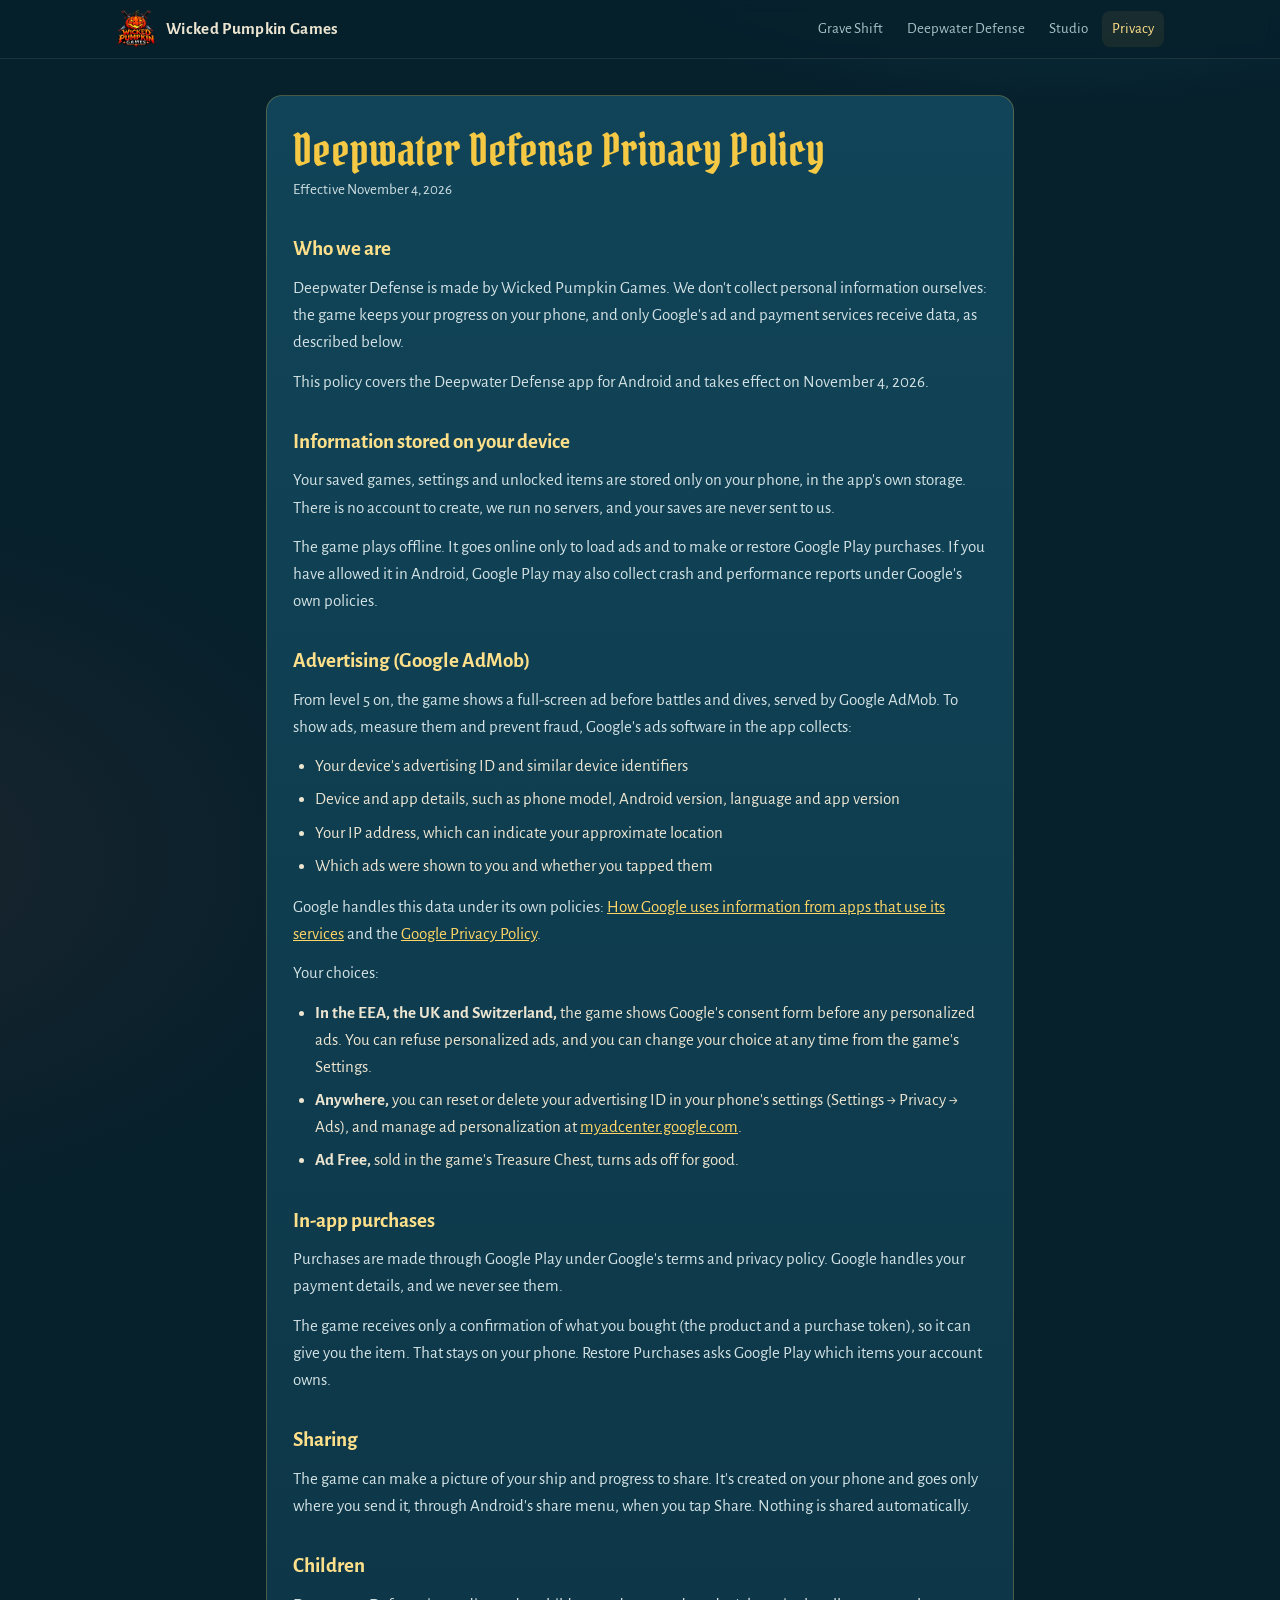
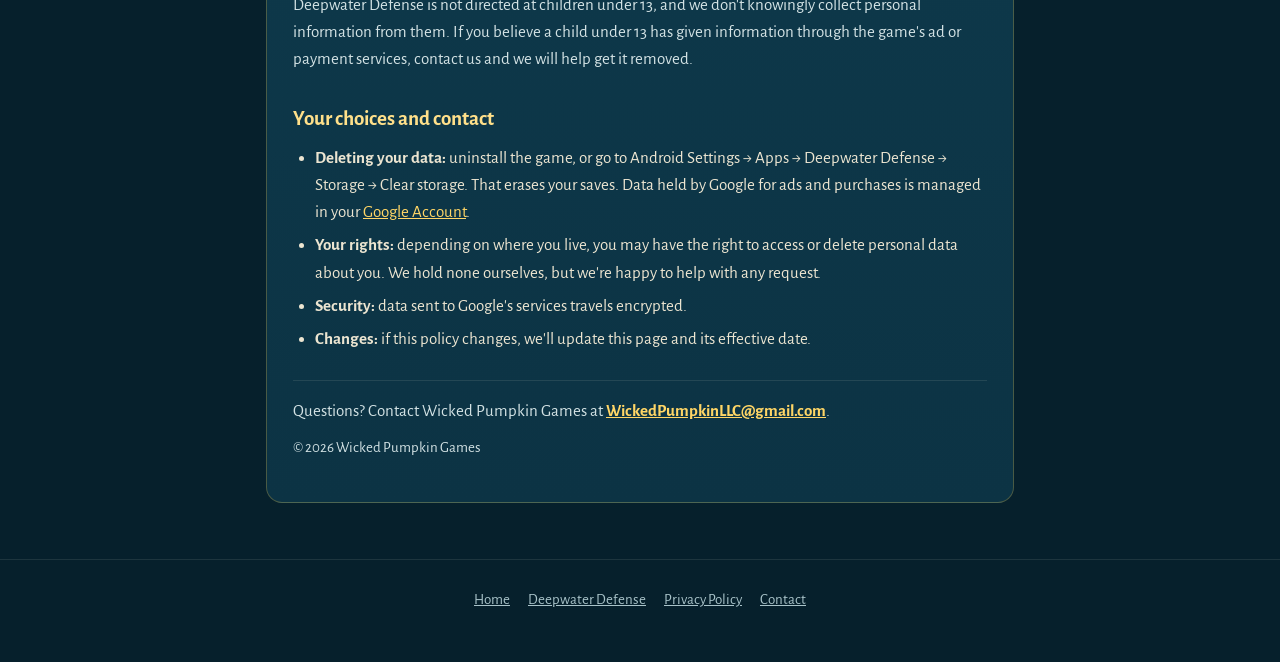
==== deepwater-defense-privacy-policy.html @ a8b40f63 "Add files via upload" ====
<!doctype html>
<html lang="en">
<head>
<meta charset="utf-8">
<meta name="viewport" content="width=device-width, initial-scale=1">
<title>Deepwater Defense Privacy Policy</title>
<meta name="description" content="How the Deepwater Defense game for Android handles your information.">
<meta name="theme-color" content="#06202c">
<link rel="icon" type="image/png" href="favicon.png">
<link rel="stylesheet" href="site.css">
</head>
<body class="dw">
<header class="top">
  <div class="wrap">
    <a class="brand" href="./"><img src="img/studio-logo.webp" alt="" width="40" height="40"><span>Wicked Pumpkin Games</span></a>
    <nav aria-label="Main">
      <a href="./">Grave Shift</a>
      <a href="deepwater-defense.html">Deepwater<span class="nm"> Defense</span></a>
      <a href="./#studio">Studio</a>
      <a href="deepwater-defense-privacy-policy.html" aria-current="page">Privacy</a>
    </nav>
  </div>
</header>
<main class="doc">
<div class="card">
  <h1>Deepwater Defense Privacy Policy</h1>
  <p class="eff">Effective November 4, 2026</p>

  <h2>Who we are</h2>
  <p>Deepwater Defense is made by Wicked Pumpkin Games. We don't collect personal information ourselves: the game keeps your progress on your phone, and only Google's ad and payment services receive data, as described below.</p>
  <p>This policy covers the Deepwater Defense app for Android and takes effect on November 4, 2026.</p>

  <h2>Information stored on your device</h2>
  <p>Your saved games, settings and unlocked items are stored only on your phone, in the app's own storage. There is no account to create, we run no servers, and your saves are never sent to us.</p>
  <p>The game plays offline. It goes online only to load ads and to make or restore Google Play purchases. If you have allowed it in Android, Google Play may also collect crash and performance reports under Google's own policies.</p>

  <h2>Advertising (Google AdMob)</h2>
  <p>From level 5 on, the game shows a full-screen ad before battles and dives, served by Google AdMob. To show ads, measure them and prevent fraud, Google's ads software in the app collects:</p>
  <ul>
    <li>Your device's advertising ID and similar device identifiers</li>
    <li>Device and app details, such as phone model, Android version, language and app version</li>
    <li>Your IP address, which can indicate your approximate location</li>
    <li>Which ads were shown to you and whether you tapped them</li>
  </ul>
  <p>Google handles this data under its own policies: <a href="https://policies.google.com/technologies/partner-sites">How Google uses information from apps that use its services</a> and the <a href="https://policies.google.com/privacy">Google Privacy Policy</a>.</p>
  <p>Your choices:</p>
  <ul>
    <li><strong>In the EEA, the UK and Switzerland,</strong> the game shows Google's consent form before any personalized ads. You can refuse personalized ads, and you can change your choice at any time from the game's Settings.</li>
    <li><strong>Anywhere,</strong> you can reset or delete your advertising ID in your phone's settings (Settings → Privacy → Ads), and manage ad personalization at <a href="https://myadcenter.google.com">myadcenter.google.com</a>.</li>
    <li><strong>Ad Free,</strong> sold in the game's Treasure Chest, turns ads off for good.</li>
  </ul>

  <h2>In-app purchases</h2>
  <p>Purchases are made through Google Play under Google's terms and privacy policy. Google handles your payment details, and we never see them.</p>
  <p>The game receives only a confirmation of what you bought (the product and a purchase token), so it can give you the item. That stays on your phone. Restore Purchases asks Google Play which items your account owns.</p>

  <h2>Sharing</h2>
  <p>The game can make a picture of your ship and progress to share. It's created on your phone and goes only where you send it, through Android's share menu, when you tap Share. Nothing is shared automatically.</p>

  <h2>Children</h2>
  <p>Deepwater Defense is not directed at children under 13, and we don't knowingly collect personal information from them. If you believe a child under 13 has given information through the game's ad or payment services, contact us and we will help get it removed.</p>

  <h2>Your choices and contact</h2>
  <ul>
    <li><strong>Deleting your data:</strong> uninstall the game, or go to Android Settings → Apps → Deepwater Defense → Storage → Clear storage. That erases your saves. Data held by Google for ads and purchases is managed in your <a href="https://myaccount.google.com">Google Account</a>.</li>
    <li><strong>Your rights:</strong> depending on where you live, you may have the right to access or delete personal data about you. We hold none ourselves, but we're happy to help with any request.</li>
    <li><strong>Security:</strong> data sent to Google's services travels encrypted.</li>
    <li><strong>Changes:</strong> if this policy changes, we'll update this page and its effective date.</li>
  </ul>

  <footer>
    <p>Questions? Contact Wicked Pumpkin Games at <a href="mailto:WickedPumpkinLLC@gmail.com"><strong>WickedPumpkinLLC@gmail.com</strong></a>.</p>
    <p class="note">© 2026 Wicked Pumpkin Games</p>
  </footer>
</div>
</main>
<footer class="site">
  <div class="wrap">
    <nav aria-label="Footer">
      <a href="./">Home</a>
      <a href="deepwater-defense.html">Deepwater Defense</a>
      <a href="deepwater-defense-privacy-policy.html">Privacy Policy</a>
      <a href="mailto:WickedPumpkinLLC@gmail.com">Contact</a>
    </nav>
  </div>
</footer>
</body>
</html>
---- site.css ----
/* Wicked Pumpkin Games / Grave Shift website. One stylesheet for every page. */
@font-face{font-family:'Pirata One';font-weight:400;font-display:swap;src:url(fonts/PirataOne-400.woff) format('woff')}
@font-face{font-family:'Alegreya Sans';font-weight:400;font-display:swap;src:url(fonts/AlegreyaSans-400.woff) format('woff')}
@font-face{font-family:'Alegreya Sans';font-weight:500;font-display:swap;src:url(fonts/AlegreyaSans-500.woff) format('woff')}
@font-face{font-family:'Alegreya Sans';font-weight:700;font-display:swap;src:url(fonts/AlegreyaSans-700.woff) format('woff')}

:root{
  --bg:#0e0e1c;--bg2:#15142a;--card:#1d1b33;--card2:#24213d;--line:rgba(240,176,78,.22);--line2:rgba(236,229,209,.1);
  --ink:#ece5d1;--mute:#b3aac2;--gold:#f0b04e;--gold2:#ffd88a;--pumpkin:#f07a2c;--link:#ffc56b;
  --title:'Pirata One',Georgia,serif;--body:'Alegreya Sans',-apple-system,'Segoe UI',Roboto,Helvetica,Arial,sans-serif;
}
*{box-sizing:border-box}
html{-webkit-text-size-adjust:100%}
body{margin:0;background:var(--bg);color:var(--ink);font:17px/1.6 var(--body);
  background-image:radial-gradient(1200px 600px at 80% -10%,rgba(98,86,170,.22),transparent 60%),radial-gradient(900px 500px at -10% 30%,rgba(240,122,44,.07),transparent 60%)}
a{color:var(--link)}
a:hover{color:var(--gold2)}
img{max-width:100%;height:auto;display:block}
.wrap{max-width:1080px;margin:0 auto;padding:0 16px}

/* top bar */
.top{position:sticky;top:0;z-index:5;background:rgba(14,14,28,.86);backdrop-filter:blur(8px);-webkit-backdrop-filter:blur(8px);border-bottom:1px solid var(--line2)}
.top .wrap{display:flex;align-items:center;gap:14px;min-height:58px}
.brand{display:flex;align-items:center;gap:10px;color:var(--ink);text-decoration:none;font-weight:700;letter-spacing:.02em;white-space:nowrap}
.brand img{width:40px;height:40px;object-fit:contain}
.top nav{margin-left:auto;display:flex;gap:4px;flex-wrap:wrap;justify-content:flex-end}
.top nav a{color:var(--mute);text-decoration:none;font-size:15px;padding:6px 10px;border-radius:8px}
.top nav a:hover,.top nav a[aria-current]{color:var(--gold2);background:rgba(240,176,78,.08)}
@media (max-width:560px){.brand span{display:none}.top nav a{font-size:14px;padding:6px 8px}}

/* hero */
.hero{position:relative;overflow:hidden;border-bottom:1px solid var(--line)}
.hero .art{position:absolute;inset:0;background:#11122a url(img/hero.webp) center/cover no-repeat}
.hero .art::after{content:"";position:absolute;inset:0;background:linear-gradient(180deg,rgba(14,14,28,.35) 0%,rgba(14,14,28,.55) 45%,rgba(14,14,28,.96) 100%)}
.hero .wrap{position:relative;padding-top:84px;padding-bottom:56px;text-align:center}
.appicon{width:104px;height:104px;margin:0 auto 14px;border-radius:24px;box-shadow:0 10px 30px rgba(0,0,0,.6),0 0 0 2px rgba(240,176,78,.45)}
h1.game{margin:0;font:400 clamp(56px,11vw,96px)/1 var(--title);color:var(--gold);letter-spacing:.01em;text-shadow:0 3px 0 #6a3a0c,0 8px 26px rgba(0,0,0,.75)}
.tagline{margin:10px 0 0;font-size:clamp(19px,3.2vw,24px);font-weight:500;color:var(--ink);text-shadow:0 2px 10px rgba(0,0,0,.8)}
.pitch{max-width:640px;margin:14px auto 0;color:#ddd5c3;text-shadow:0 2px 8px rgba(0,0,0,.8)}
.cta{display:flex;gap:10px;justify-content:center;flex-wrap:wrap;margin-top:24px}
.btn{display:inline-flex;align-items:center;gap:8px;min-height:48px;padding:0 22px;border-radius:12px;font-weight:700;font-size:17px;text-decoration:none}
.btn.gold{background:linear-gradient(180deg,#ffd27a,#f0a63e);color:#2a1606;box-shadow:0 4px 0 #9b5d17,0 10px 24px rgba(0,0,0,.45)}
.btn.ghost{border:1px solid rgba(236,229,209,.35);color:var(--ink);background:rgba(20,18,40,.55)}
.btn.soon{background:rgba(20,18,40,.7);border:1px dashed rgba(240,176,78,.6);color:var(--gold2);cursor:default}

/* sections */
section{padding:56px 0}
h2.sec{margin:0 0 6px;font:400 clamp(34px,6vw,46px)/1.1 var(--title);color:var(--gold);text-align:center}
.sub{margin:0 auto 28px;max-width:640px;text-align:center;color:var(--mute)}
.cards{display:grid;grid-template-columns:repeat(3,1fr);gap:16px}
@media (max-width:820px){.cards{grid-template-columns:1fr}}
.card{background:linear-gradient(180deg,var(--card2),var(--card));border:1px solid var(--line);border-radius:16px;padding:22px 20px}
.card h3{margin:0 0 8px;font:400 28px/1.1 var(--title);color:var(--gold2)}
.card p{margin:0;color:#d9d1c0}
.card .ico{width:44px;height:44px;margin-bottom:10px}

.shots{display:grid;grid-template-columns:repeat(4,1fr);gap:14px}
@media (max-width:820px){.shots{grid-template-columns:repeat(2,1fr)}}
.shots figure{margin:0}
.shots img{width:100%;border-radius:14px;border:1px solid var(--line);box-shadow:0 10px 26px rgba(0,0,0,.45);aspect-ratio:9/16;object-fit:cover;background:var(--card)}

.more{display:grid;grid-template-columns:repeat(2,1fr);gap:10px 28px;max-width:860px;margin:0 auto;padding:0;list-style:none}
@media (max-width:700px){.more{grid-template-columns:1fr}}
.more li{position:relative;padding-left:26px;color:#ddd5c3}
.more li::before{content:"";position:absolute;left:4px;top:.55em;width:10px;height:10px;border-radius:50%;background:var(--pumpkin);box-shadow:0 0 10px rgba(240,122,44,.7)}
.fine{margin:26px auto 0;max-width:700px;text-align:center;color:var(--mute);font-size:15.5px}

.studio{display:grid;grid-template-columns:260px 1fr;gap:28px;align-items:center;max-width:900px;margin:0 auto}
.studio img{width:100%;max-width:260px;margin:0 auto}
@media (max-width:700px){.studio{grid-template-columns:1fr;text-align:center}.studio img{max-width:200px}}
.studio h2.sec{text-align:left}
@media (max-width:700px){.studio h2.sec{text-align:center}}

footer.site{border-top:1px solid var(--line2);padding:28px 0 40px;color:var(--mute);font-size:15px;text-align:center}
footer.site nav{display:flex;gap:18px;justify-content:center;flex-wrap:wrap;margin-bottom:10px}
footer.site a{color:var(--mute)}
footer.site a:hover{color:var(--gold2)}

/* policy pages */
.doc{max-width:780px;margin:0 auto;padding:36px 16px 56px}
.doc .card{padding:30px 26px}
@media (max-width:480px){.doc .card{padding:22px 16px}}
.doc h1{margin:0 0 4px;font:400 clamp(34px,7vw,44px)/1.1 var(--title);color:var(--gold)}
.doc .eff{margin:0 0 20px;color:var(--mute);font-size:15px}
.doc h2{margin:30px 0 8px;font-size:21px;color:var(--gold2)}
.doc p{margin:0 0 12px}
.doc ul{margin:0 0 14px;padding-left:22px}
.doc li{margin:0 0 6px}
.doc .note{color:var(--mute);font-size:15px}
.doc footer{margin-top:28px;padding-top:16px;border-top:1px solid var(--line2)}
.skip{position:absolute;left:-999px}.skip:focus{left:12px;top:12px;z-index:9;background:var(--card);padding:8px 12px;border-radius:8px}

/* ---------- Deepwater Defense (added Nov 17, 2026): its own sea colours on its pages ---------- */
body.dw{--bg:#06202c;--card:#0c3344;--card2:#114458;--line:rgba(246,201,69,.26);--gold:#f6c945;--gold2:#ffe08a;--link:#ffd666;--mute:#a9c3c9;--pumpkin:#e0533a;
  background:#06202c;background-image:radial-gradient(1100px 620px at 82% -12%,rgba(46,160,178,.30),transparent 62%),radial-gradient(900px 600px at -12% 38%,rgba(210,73,47,.10),transparent 60%)}
body.dw .top{background:rgba(6,32,44,.88)}
body.dw .card p{color:#d3e2e4}
.dwhero{padding:26px 0 8px}
.dwhero .banner{max-width:900px;margin:0 auto;border-radius:18px;overflow:hidden;border:1px solid var(--line);box-shadow:0 18px 50px rgba(0,0,0,.55)}
.dwhero .banner img{width:100%}
.dwname{display:flex;align-items:center;justify-content:center;gap:14px;margin:26px 0 0}
.dwname img{width:64px;height:64px;border-radius:16px;box-shadow:0 6px 18px rgba(0,0,0,.5),0 0 0 2px rgba(246,201,69,.45)}
.dwname h1{margin:0;font:400 clamp(40px,8vw,62px)/1 var(--title);color:var(--gold);text-shadow:0 3px 0 #6b4508,0 8px 22px rgba(0,0,0,.6)}
.dwhero .tagline,.dwhero .pitch{text-align:center}
.dwhero .pitch{color:#d3e2e4}
.route{display:grid;grid-template-columns:repeat(11,minmax(0,1fr));margin:8px 0 0;padding:0;list-style:none}
.route li{position:relative;text-align:center;padding:0 3px}
.route li:not(:last-child)::after{content:"";position:absolute;top:21px;left:50%;width:100%;height:3px;background:rgba(191,232,238,.28)}
.route .stop{position:relative;z-index:1;display:flex;align-items:center;justify-content:center;width:44px;height:44px;margin:0 auto 8px;border-radius:50%;background:var(--c);color:#0b2430;font-weight:700;font-size:17px;box-shadow:0 0 0 3px rgba(5,26,38,.75)}
.route .dark .stop{color:#fff;box-shadow:0 0 0 2px rgba(191,232,238,.5)}
.route .sea{display:block;font-size:14px;line-height:1.25;color:#d3e2e4}
.route .goal .stop{background:var(--gold);width:50px;height:50px;margin-top:-3px;margin-bottom:5px}
.route .goal .sea{color:var(--gold);font-weight:700}
@media (max-width:820px){
  .route{grid-template-columns:repeat(2,minmax(0,1fr));gap:12px 16px;max-width:460px;margin:8px auto 0}
  .route li{display:flex;align-items:center;gap:10px;text-align:left;padding:0}
  .route li::after{display:none}
  .route .stop,.route .goal .stop{flex:0 0 auto;width:38px;height:38px;margin:0;font-size:15px}
  .route .goal{grid-column:1/-1}
}
.route-note{max-width:720px;margin:26px auto 0;text-align:center;color:#d3e2e4}
.cards.four{grid-template-columns:repeat(4,1fr)}
@media (max-width:980px){.cards.four{grid-template-columns:repeat(2,1fr)}}
@media (max-width:560px){.cards.four{grid-template-columns:1fr}}
.cards.four .card h3{font-size:30px}
.shots a{display:block}

/* the "also from the studio" card on the home page */
.gamecard{display:grid;grid-template-columns:92px 1fr auto;gap:18px;align-items:center;max-width:820px;margin:0 auto;padding:18px 20px;border-radius:16px;text-decoration:none;color:var(--ink);
  background:linear-gradient(135deg,#114458,#0a2a38 70%);border:1px solid rgba(246,201,69,.32);box-shadow:0 12px 30px rgba(0,0,0,.4)}
.gamecard:hover{color:var(--ink);border-color:rgba(246,201,69,.7)}
.gamecard img{width:92px;height:92px;border-radius:20px;box-shadow:0 0 0 2px rgba(246,201,69,.45)}
.gamecard strong{display:block;font:400 34px/1.05 var(--title);color:#f6c945}
.gamecard span{display:block;margin-top:4px;color:#d3e2e4}
.gamecard .go{margin:0;white-space:nowrap;display:inline-flex;align-items:center;min-height:44px;padding:0 18px;border-radius:12px;font-weight:700;color:#2a1a04;background:linear-gradient(180deg,#ffe08a,#f6c945);box-shadow:0 3px 0 #9b7a17}
@media (max-width:640px){.gamecard{grid-template-columns:72px 1fr;gap:14px}.gamecard img{width:72px;height:72px;border-radius:16px}.gamecard .go{grid-column:1/-1;justify-content:center}}
@media (max-width:560px){.top nav .nm{display:none}}
@media (max-width:430px){.top nav .wide{display:none}}   /* Terms stays in the footer on small phones */
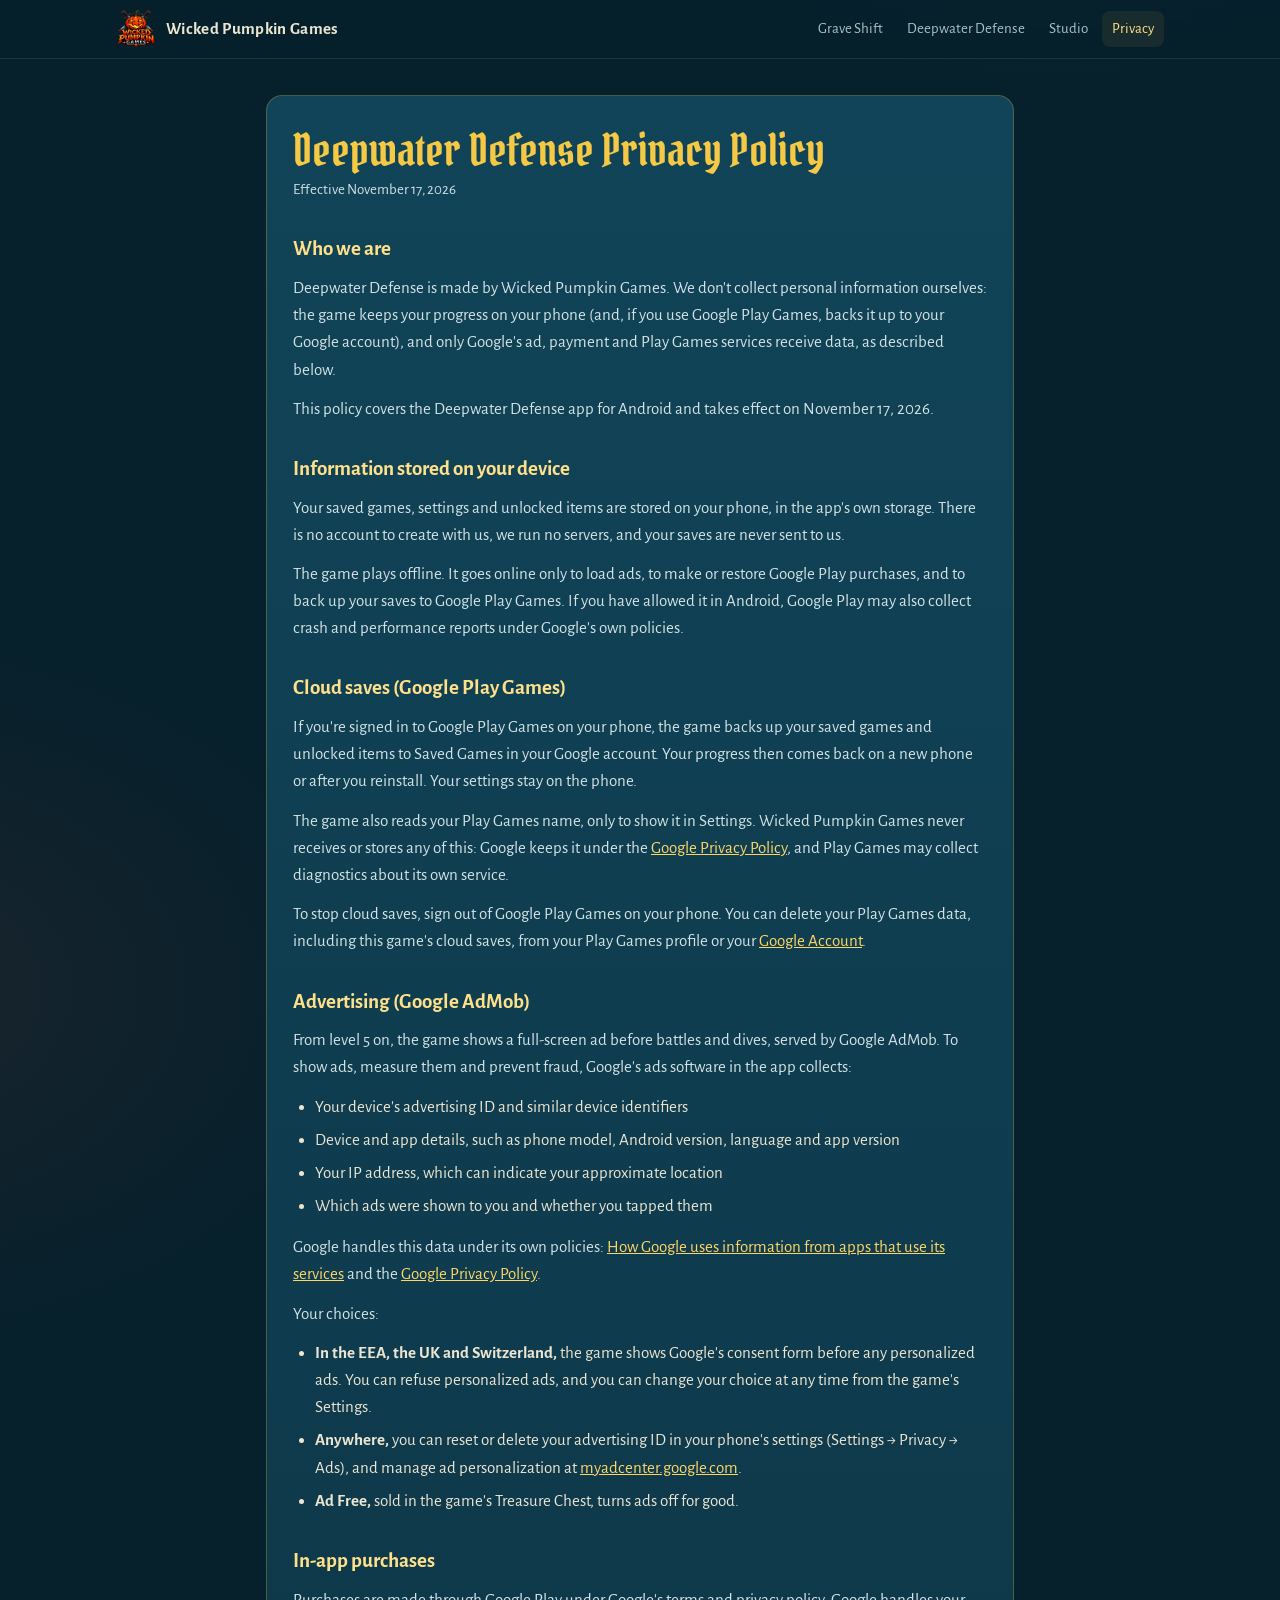
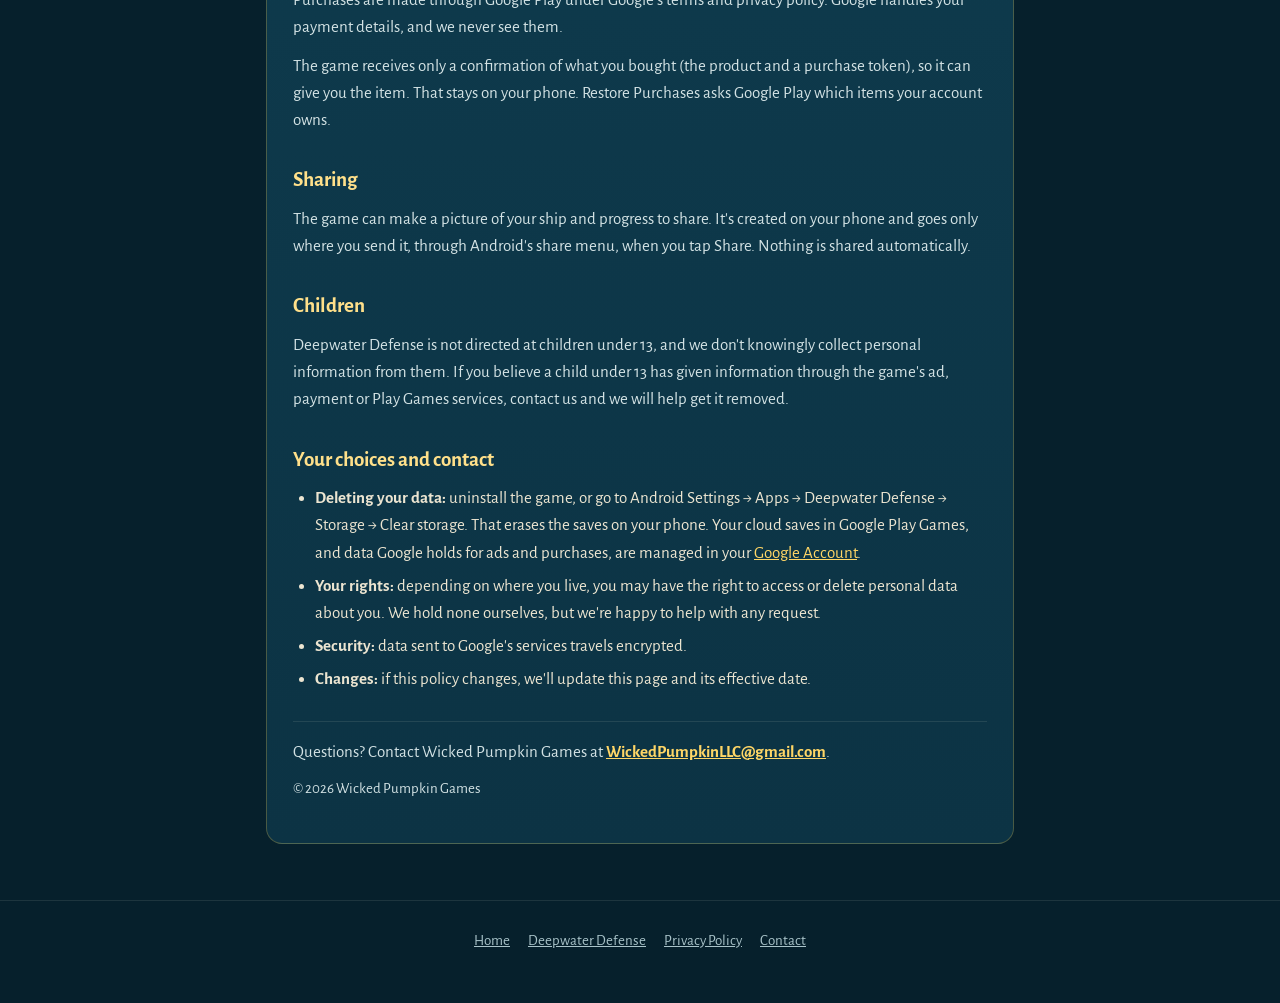
==== commit 8bb08c1b: "Add files via upload" ====
--- a/deepwater-defense-privacy-policy.html
+++ b/deepwater-defense-privacy-policy.html
@@ -24,15 +24,20 @@
 <main class="doc">
 <div class="card">
   <h1>Deepwater Defense Privacy Policy</h1>
-  <p class="eff">Effective November 4, 2026</p>
+  <p class="eff">Effective November 17, 2026</p>
 
   <h2>Who we are</h2>
-  <p>Deepwater Defense is made by Wicked Pumpkin Games. We don't collect personal information ourselves: the game keeps your progress on your phone, and only Google's ad and payment services receive data, as described below.</p>
-  <p>This policy covers the Deepwater Defense app for Android and takes effect on November 4, 2026.</p>
+  <p>Deepwater Defense is made by Wicked Pumpkin Games. We don't collect personal information ourselves: the game keeps your progress on your phone (and, if you use Google Play Games, backs it up to your Google account), and only Google's ad, payment and Play Games services receive data, as described below.</p>
+  <p>This policy covers the Deepwater Defense app for Android and takes effect on November 17, 2026.</p>
 
   <h2>Information stored on your device</h2>
-  <p>Your saved games, settings and unlocked items are stored only on your phone, in the app's own storage. There is no account to create, we run no servers, and your saves are never sent to us.</p>
-  <p>The game plays offline. It goes online only to load ads and to make or restore Google Play purchases. If you have allowed it in Android, Google Play may also collect crash and performance reports under Google's own policies.</p>
+  <p>Your saved games, settings and unlocked items are stored on your phone, in the app's own storage. There is no account to create with us, we run no servers, and your saves are never sent to us.</p>
+  <p>The game plays offline. It goes online only to load ads, to make or restore Google Play purchases, and to back up your saves to Google Play Games. If you have allowed it in Android, Google Play may also collect crash and performance reports under Google's own policies.</p>
+
+  <h2>Cloud saves (Google Play Games)</h2>
+  <p>If you're signed in to Google Play Games on your phone, the game backs up your saved games and unlocked items to Saved Games in your Google account. Your progress then comes back on a new phone or after you reinstall. Your settings stay on the phone.</p>
+  <p>The game also reads your Play Games name, only to show it in Settings. Wicked Pumpkin Games never receives or stores any of this: Google keeps it under the <a href="https://policies.google.com/privacy">Google Privacy Policy</a>, and Play Games may collect diagnostics about its own service.</p>
+  <p>To stop cloud saves, sign out of Google Play Games on your phone. You can delete your Play Games data, including this game's cloud saves, from your Play Games profile or your <a href="https://myaccount.google.com">Google Account</a>.</p>
 
   <h2>Advertising (Google AdMob)</h2>
   <p>From level 5 on, the game shows a full-screen ad before battles and dives, served by Google AdMob. To show ads, measure them and prevent fraud, Google's ads software in the app collects:</p>
@@ -58,11 +63,11 @@
   <p>The game can make a picture of your ship and progress to share. It's created on your phone and goes only where you send it, through Android's share menu, when you tap Share. Nothing is shared automatically.</p>
 
   <h2>Children</h2>
-  <p>Deepwater Defense is not directed at children under 13, and we don't knowingly collect personal information from them. If you believe a child under 13 has given information through the game's ad or payment services, contact us and we will help get it removed.</p>
+  <p>Deepwater Defense is not directed at children under 13, and we don't knowingly collect personal information from them. If you believe a child under 13 has given information through the game's ad, payment or Play Games services, contact us and we will help get it removed.</p>
 
   <h2>Your choices and contact</h2>
   <ul>
-    <li><strong>Deleting your data:</strong> uninstall the game, or go to Android Settings → Apps → Deepwater Defense → Storage → Clear storage. That erases your saves. Data held by Google for ads and purchases is managed in your <a href="https://myaccount.google.com">Google Account</a>.</li>
+    <li><strong>Deleting your data:</strong> uninstall the game, or go to Android Settings → Apps → Deepwater Defense → Storage → Clear storage. That erases the saves on your phone. Your cloud saves in Google Play Games, and data Google holds for ads and purchases, are managed in your <a href="https://myaccount.google.com">Google Account</a>.</li>
     <li><strong>Your rights:</strong> depending on where you live, you may have the right to access or delete personal data about you. We hold none ourselves, but we're happy to help with any request.</li>
     <li><strong>Security:</strong> data sent to Google's services travels encrypted.</li>
     <li><strong>Changes:</strong> if this policy changes, we'll update this page and its effective date.</li>
